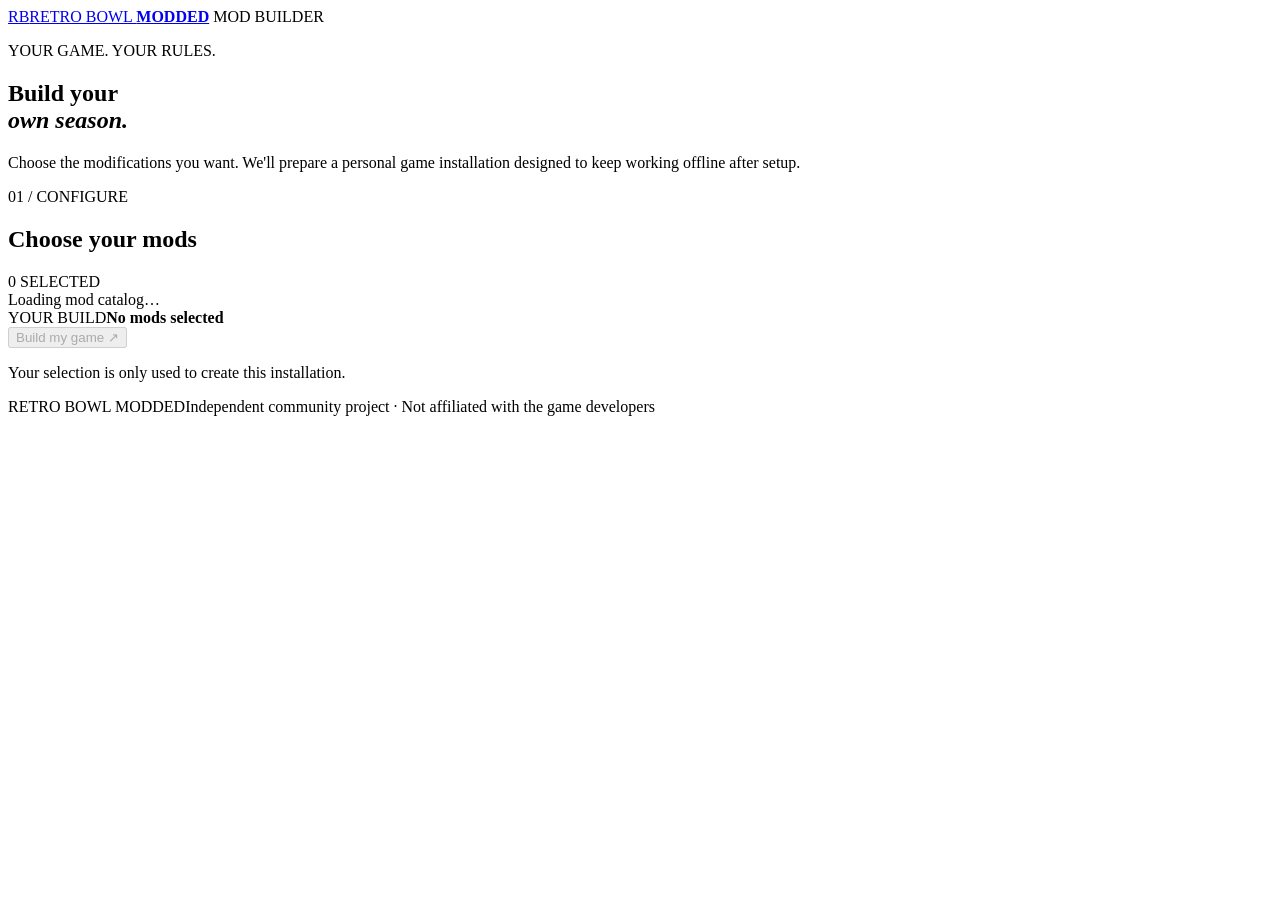
==== index.html @ 8ad7b793 "Build initial mod selector website scaffold" ====
<!doctype html>
<html lang="en">
<head>
  <meta charset="utf-8">
  <meta name="viewport" content="width=device-width,initial-scale=1,viewport-fit=cover">
  <meta name="theme-color" content="#101411">
  <meta name="description" content="Build a personal offline Retro Bowl College mod installation.">
  <link rel="manifest" href="./manifest.webmanifest">
  <link rel="stylesheet" href="./styles.css">
  <title>Retro Bowl Modded</title>
</head>
<body>
  <main class="shell">
    <header class="topbar"><a class="brand" href="./"><span class="brand-mark">RB</span><span>RETRO BOWL <b>MODDED</b></span></a><span class="pill"><i></i> MOD BUILDER</span></header>
    <section class="hero"><p class="eyebrow">YOUR GAME. YOUR RULES.</p><h1>Build your<br><em>own season.</em></h1><p class="intro">Choose the modifications you want. We'll prepare a personal game installation designed to keep working offline after setup.</p></section>
    <section class="builder">
      <div class="section-head"><div><p class="eyebrow">01 / CONFIGURE</p><h2>Choose your mods</h2></div><span id="count" class="count">0 SELECTED</span></div>
      <div id="mod-list" class="mod-list"><div class="loading">Loading mod catalog…</div></div>
      <div class="summary"><div><span class="summary-label">YOUR BUILD</span><strong id="summary">No mods selected</strong></div><button id="build" class="build-button" disabled>Build my game <span>↗</span></button></div>
      <p id="status" class="status" role="status">Your selection is only used to create this installation.</p>
    </section>
    <footer><span>RETRO BOWL MODDED</span><span>Independent community project · Not affiliated with the game developers</span></footer>
  </main>
  <script src="./app.js"></script>
</body>
</html>
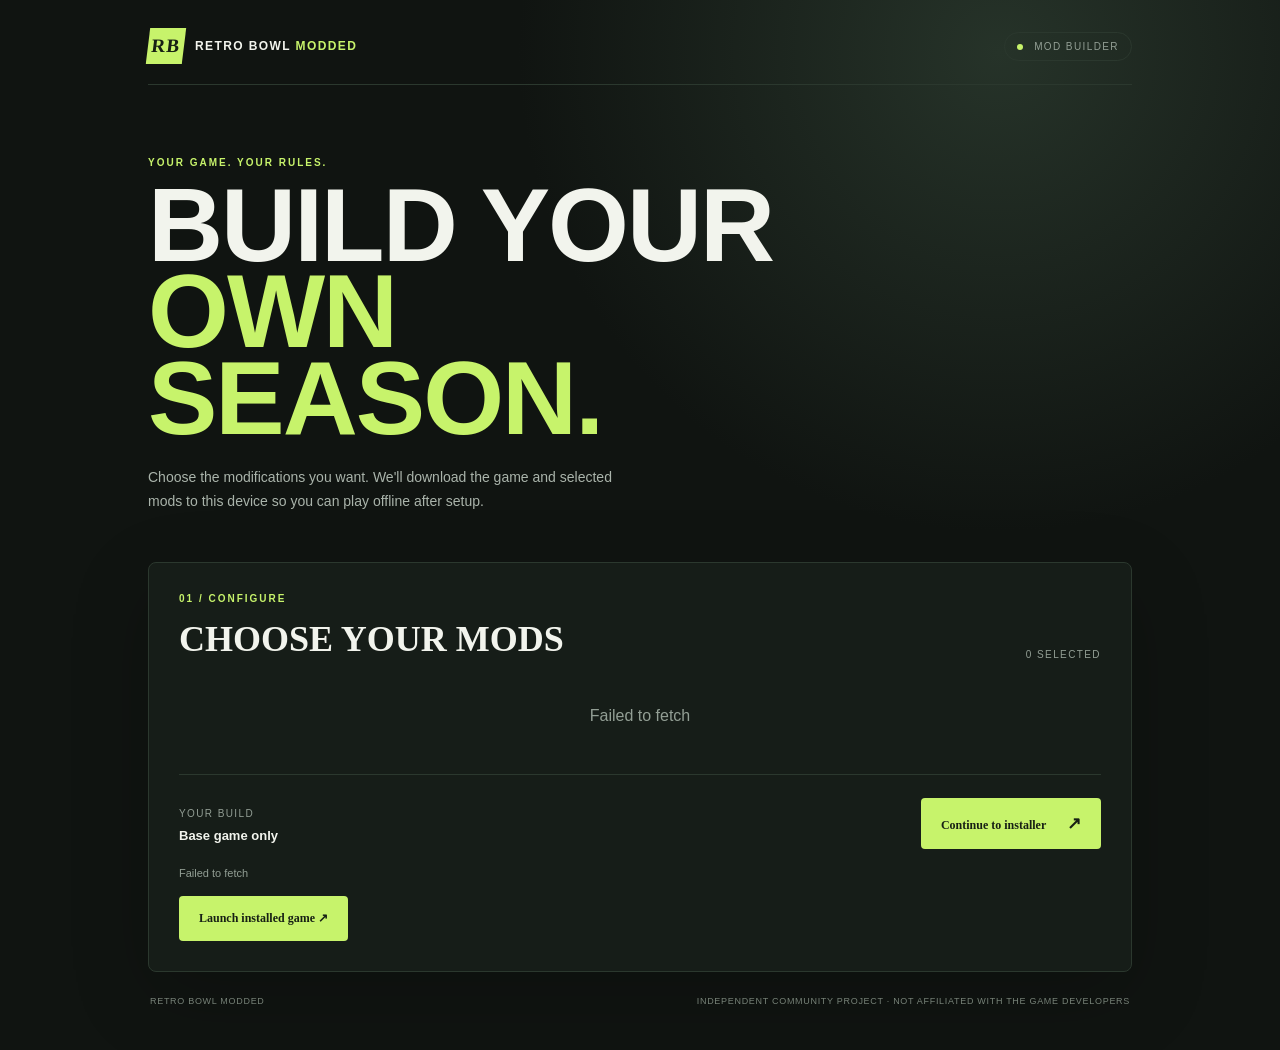
==== commit 31d53f6f: "Update mod builder for offline game installation" ====
--- a/index.html
+++ b/index.html
@@ -12,12 +12,13 @@
 <body>
   <main class="shell">
     <header class="topbar"><a class="brand" href="./"><span class="brand-mark">RB</span><span>RETRO BOWL <b>MODDED</b></span></a><span class="pill"><i></i> MOD BUILDER</span></header>
-    <section class="hero"><p class="eyebrow">YOUR GAME. YOUR RULES.</p><h1>Build your<br><em>own season.</em></h1><p class="intro">Choose the modifications you want. We'll prepare a personal game installation designed to keep working offline after setup.</p></section>
+    <section class="hero"><p class="eyebrow">YOUR GAME. YOUR RULES.</p><h1>Build your<br><em>own season.</em></h1><p class="intro">Choose the modifications you want. We'll download the game and selected mods to this device so you can play offline after setup.</p></section>
     <section class="builder">
       <div class="section-head"><div><p class="eyebrow">01 / CONFIGURE</p><h2>Choose your mods</h2></div><span id="count" class="count">0 SELECTED</span></div>
-      <div id="mod-list" class="mod-list"><div class="loading">Loading mod catalog…</div></div>
-      <div class="summary"><div><span class="summary-label">YOUR BUILD</span><strong id="summary">No mods selected</strong></div><button id="build" class="build-button" disabled>Build my game <span>↗</span></button></div>
-      <p id="status" class="status" role="status">Your selection is only used to create this installation.</p>
+      <div id="mod-list" class="mod-list"><div class="loading">Loading public mods…</div></div>
+      <div class="summary"><div><span class="summary-label">YOUR BUILD</span><strong id="summary">Base game only</strong></div><button id="build" class="build-button">Continue to installer <span>↗</span></button></div>
+      <p id="status" class="status" role="status">Mods are discovered automatically from this repository. You can install the base game without selecting any mods.</p>
+      <a id="launch-installed" class="build-button" href="./play/" hidden style="display:inline-block;margin-top:14px;text-decoration:none">Launch installed game ↗</a>
     </section>
     <footer><span>RETRO BOWL MODDED</span><span>Independent community project · Not affiliated with the game developers</span></footer>
   </main>
--- a/styles.css
+++ b/styles.css
@@ -0,0 +1,3 @@
+/* System fonts only: the installed app must not depend on remote font requests. */
+:root{color-scheme:dark;--bg:#101411;--panel:#171e19;--line:#2b382e;--muted:#929e94;--text:#f2f4ed;--lime:#c7f36b;--orange:#f28a50}
+*{box-sizing:border-box}body{margin:0;background:radial-gradient(ellipse at 78% 5%,#263329 0,transparent 34%),var(--bg);color:var(--text);font-family:'DM Sans',sans-serif;min-height:100vh}.shell{max-width:1040px;margin:auto;padding:28px 28px 20px}.topbar{display:flex;align-items:center;justify-content:space-between;border-bottom:1px solid var(--line);padding-bottom:20px}.brand{display:flex;gap:11px;align-items:center;text-decoration:none;color:var(--text);font-size:12px;font-weight:700;letter-spacing:1.4px}.brand b{color:var(--lime)}.brand-mark{display:grid;place-items:center;width:36px;height:36px;background:var(--lime);color:#172014;font-family:'Barlow Condensed';font-weight:900;font-size:19px;transform:skew(-7deg)}.pill{font-size:10px;letter-spacing:1.4px;color:var(--muted);border:1px solid var(--line);border-radius:30px;padding:8px 12px}.pill i{display:inline-block;width:6px;height:6px;border-radius:50%;background:var(--lime);margin-right:7px}.hero{padding:72px 0 48px;max-width:660px}.eyebrow{color:var(--lime);font-size:10px;font-weight:700;letter-spacing:2px;margin:0 0 14px}.hero h1{font-family:'Barlow Condensed',sans-serif;font-size:clamp(64px,10vw,104px);line-height:.83;letter-spacing:-2px;text-transform:uppercase;margin:0}.hero h1 em{font-style:normal;color:var(--lime)}.intro{color:#aab4ab;line-height:1.7;max-width:480px;font-size:14px;margin:25px 0 0}.builder{background:rgba(23,30,25,.94);border:1px solid var(--line);padding:30px;border-radius:8px;box-shadow:0 25px 80px #0003}.section-head{display:flex;justify-content:space-between;align-items:end;margin-bottom:22px}.section-head h2{font:700 36px 'Barlow Condensed';text-transform:uppercase;margin:0}.count,.summary-label{font-size:10px;letter-spacing:1.4px;color:var(--muted)}.mod-list{display:grid;gap:10px}.mod-card{display:flex;align-items:center;gap:16px;padding:18px;border:1px solid var(--line);border-radius:5px;background:#121813;cursor:pointer;transition:border-color .15s,background .15s}.mod-card:hover{border-color:#718b5b}.mod-card.selected{border-color:var(--lime);background:#1d281b}.mod-icon{width:42px;height:42px;flex:none;display:grid;place-items:center;background:#263329;color:var(--lime);font:700 20px 'Barlow Condensed'}.mod-info{flex:1}.mod-info h3{font-size:14px;margin:0 0 5px}.mod-info p{font-size:12px;color:var(--muted);margin:0;line-height:1.5}.mod-tag{font-size:9px;letter-spacing:1px;color:#b8c5b9;border:1px solid var(--line);padding:5px 7px;text-transform:uppercase}.toggle{width:20px;height:20px;border:1px solid #647064;border-radius:3px;display:grid;place-items:center;color:#182014;font-size:14px}.selected .toggle{background:var(--lime);border-color:var(--lime)}.loading{color:var(--muted);padding:25px;text-align:center}.summary{display:flex;justify-content:space-between;align-items:center;border-top:1px solid var(--line);margin-top:24px;padding-top:23px;gap:20px}.summary strong{display:block;font-size:13px;margin-top:7px}.build-button{background:var(--lime);color:#172014;border:0;border-radius:4px;padding:15px 20px;font:700 12px 'DM Sans';cursor:pointer}.build-button span{font-size:17px;margin-left:18px}.build-button:disabled{opacity:.35;cursor:not-allowed}.status{font-size:11px;color:var(--muted);margin:16px 0 0;line-height:1.6}footer{display:flex;justify-content:space-between;gap:15px;padding:24px 2px;color:#778278;font-size:9px;letter-spacing:.7px;text-transform:uppercase} @media(max-width:600px){.shell{padding:18px 15px}.hero{padding:55px 0 35px}.builder{padding:19px}.section-head h2{font-size:30px}.mod-card{padding:13px;gap:11px}.mod-tag{display:none}.summary{align-items:stretch;flex-direction:column}.build-button{width:100%}footer{flex-direction:column}}
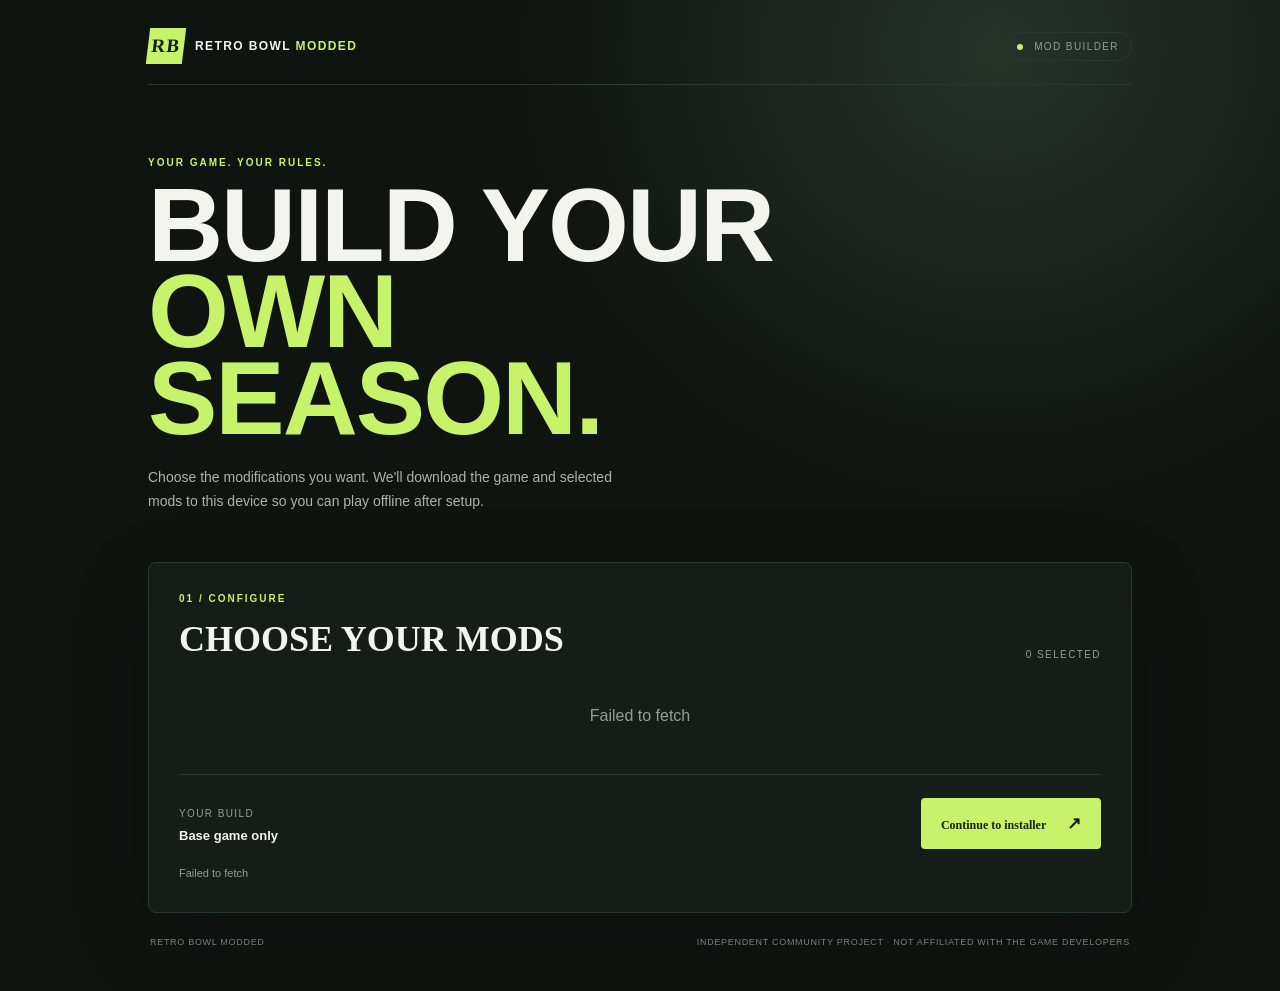
==== commit 4228bbc6: "Fix hidden installed-game launch link" ====
--- a/index.html
+++ b/index.html
@@ -18,7 +18,7 @@
       <div id="mod-list" class="mod-list"><div class="loading">Loading public mods…</div></div>
       <div class="summary"><div><span class="summary-label">YOUR BUILD</span><strong id="summary">Base game only</strong></div><button id="build" class="build-button">Continue to installer <span>↗</span></button></div>
       <p id="status" class="status" role="status">Mods are discovered automatically from this repository. You can install the base game without selecting any mods.</p>
-      <a id="launch-installed" class="build-button" href="./play/" hidden style="display:inline-block;margin-top:14px;text-decoration:none">Launch installed game ↗</a>
+      <a id="launch-installed" class="build-button" href="./play/" hidden style="margin-top:14px;text-decoration:none">Launch installed game ↗</a>
     </section>
     <footer><span>RETRO BOWL MODDED</span><span>Independent community project · Not affiliated with the game developers</span></footer>
   </main>
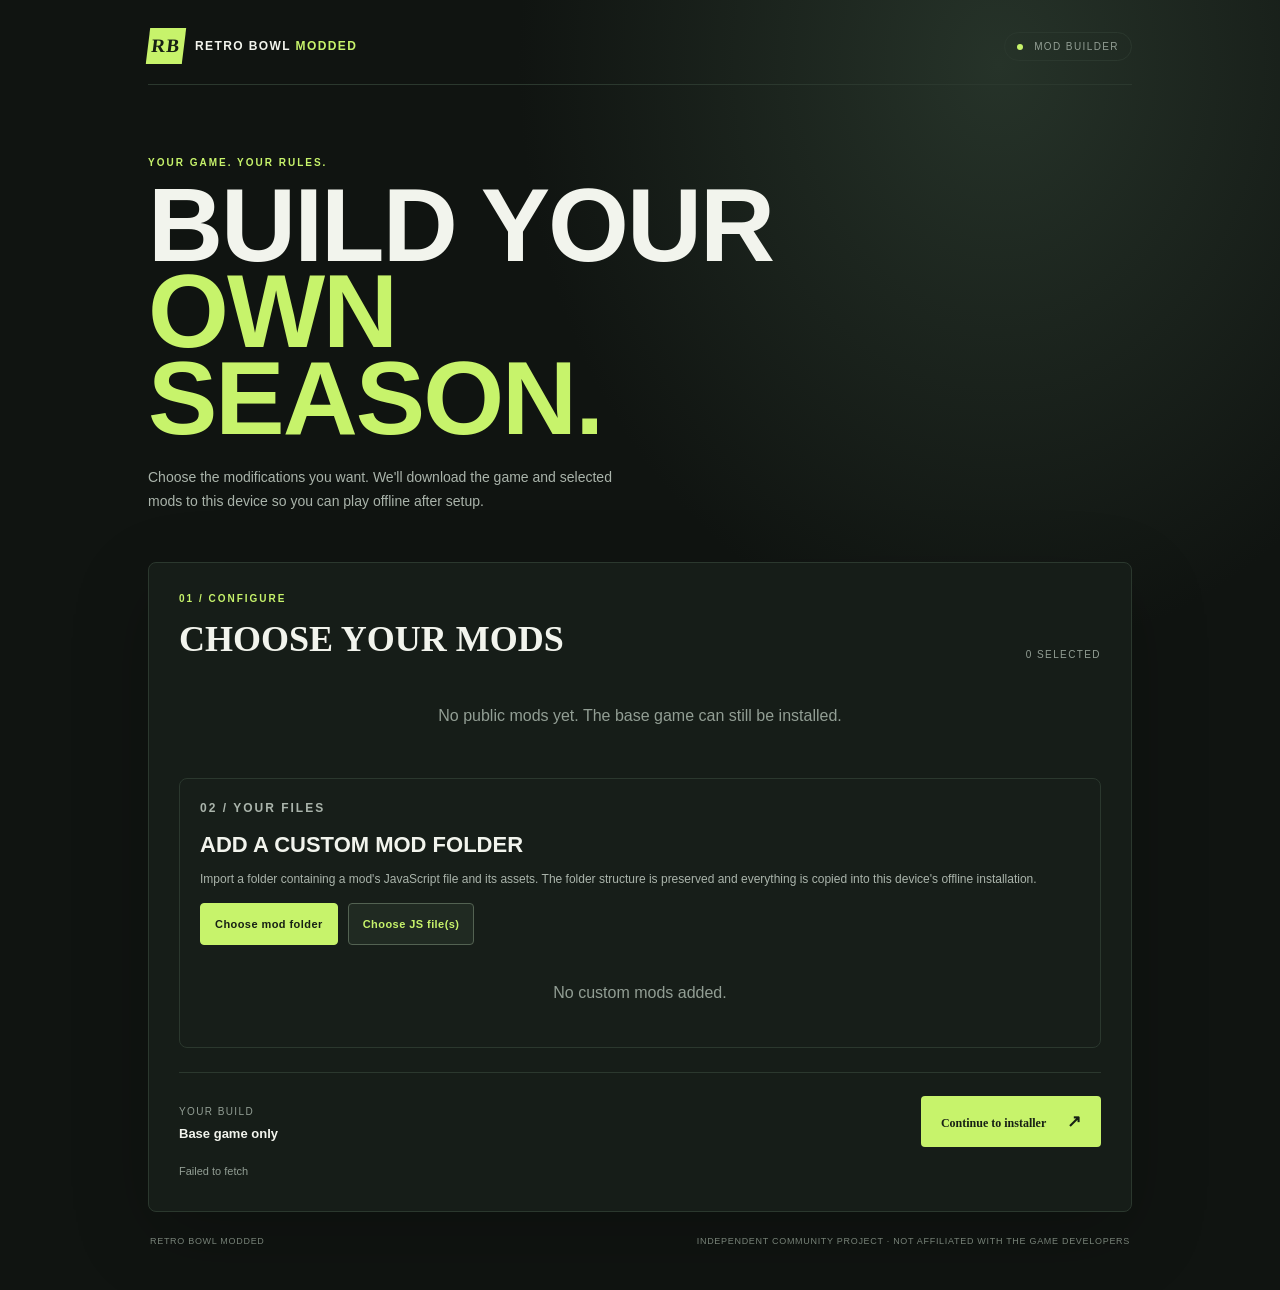
==== commit 7a4397d1: "Add custom mod folder upload to builder" ====
--- a/index.html
+++ b/index.html
@@ -1,5 +1,5 @@
 <!doctype html>
-<html lang="en">
+<html lang="en" class="rb-checking">
 <head>
   <meta charset="utf-8">
   <meta name="viewport" content="width=device-width,initial-scale=1,viewport-fit=cover">
@@ -8,6 +8,32 @@
   <link rel="manifest" href="./manifest.webmanifest">
   <link rel="stylesheet" href="./styles.css">
   <title>Retro Bowl Modded</title>
+  <style>
+    html.rb-checking body{visibility:hidden}
+    .custom-upload{margin-top:28px;padding:20px;background:#171e19;border:1px solid #2b382e;border-radius:8px}
+    .custom-upload h3{margin:0 0 8px;font:700 22px 'Barlow Condensed',sans-serif;text-transform:uppercase}
+    .custom-upload p{color:#aab4ab;font-size:12px;line-height:1.6}
+    .upload-actions{display:flex;flex-wrap:wrap;gap:10px;margin:14px 0}
+    .upload-button{display:inline-flex;align-items:center;justify-content:center;min-height:42px;padding:10px 14px;border:1px solid #536252;border-radius:4px;background:#202a22;color:#c7f36b;font-size:11px;font-weight:800;letter-spacing:.04em;cursor:pointer}
+    .upload-button.primary{background:#c7f36b;color:#172014;border-color:#c7f36b}
+    .custom-mod-list{display:grid;gap:8px;margin-top:14px}
+    .custom-mod-item{display:flex;align-items:center;justify-content:space-between;gap:12px;padding:10px 12px;background:#202a22;border-radius:4px;color:#e5ebe4;font-size:12px}
+    .custom-mod-item small{display:block;color:#9eaa9f;margin-top:3px}
+    .custom-mod-item button{border:1px solid #536252;background:transparent;color:#ffb18e;padding:7px 9px;border-radius:3px;font-size:10px;font-weight:800}
+    .hidden-file{display:none}
+  </style>
+  <script>
+  (function(){
+    function showBuilder(){document.documentElement.classList.remove("rb-checking");}
+    if(new URLSearchParams(location.search).get("menu")==="1"){showBuilder();return;}
+    if(!("caches" in window)){showBuilder();return;}
+    const markerURL=new URL("./play/installed.json",location.href).href;
+    caches.match(markerURL).then(function(marker){
+      if(marker){location.replace(new URL("./play/",location.href).href);return;}
+      showBuilder();
+    }).catch(showBuilder);
+  })();
+  </script>
 </head>
 <body>
   <main class="shell">
@@ -16,8 +42,20 @@
     <section class="builder">
       <div class="section-head"><div><p class="eyebrow">01 / CONFIGURE</p><h2>Choose your mods</h2></div><span id="count" class="count">0 SELECTED</span></div>
       <div id="mod-list" class="mod-list"><div class="loading">Loading public mods…</div></div>
+      <section class="custom-upload">
+        <p class="eyebrow">02 / YOUR FILES</p>
+        <h3>Add a custom mod folder</h3>
+        <p>Import a folder containing a mod's JavaScript file and its assets. The folder structure is preserved and everything is copied into this device's offline installation.</p>
+        <div class="upload-actions">
+          <label class="upload-button primary" for="custom-mod-folder">Choose mod folder</label>
+          <label class="upload-button" for="custom-mod-files">Choose JS file(s)</label>
+        </div>
+        <input class="hidden-file" id="custom-mod-folder" type="file" webkitdirectory directory multiple>
+        <input class="hidden-file" id="custom-mod-files" type="file" accept=".js,application/javascript" multiple>
+        <div id="custom-mod-list" class="custom-mod-list"><span class="loading">No custom mods added.</span></div>
+      </section>
       <div class="summary"><div><span class="summary-label">YOUR BUILD</span><strong id="summary">Base game only</strong></div><button id="build" class="build-button">Continue to installer <span>↗</span></button></div>
-      <p id="status" class="status" role="status">Mods are discovered automatically from this repository. You can install the base game without selecting any mods.</p>
+      <p id="status" class="status" role="status">Public mods are discovered automatically. Custom folders and their assets are stored locally and included in your offline installation.</p>
       <a id="launch-installed" class="build-button" href="./play/" hidden style="margin-top:14px;text-decoration:none">Launch installed game ↗</a>
     </section>
     <footer><span>RETRO BOWL MODDED</span><span>Independent community project · Not affiliated with the game developers</span></footer>
--- a/styles.css
+++ b/styles.css
@@ -1,3 +1,4 @@
 /* System fonts only: the installed app must not depend on remote font requests. */
 :root{color-scheme:dark;--bg:#101411;--panel:#171e19;--line:#2b382e;--muted:#929e94;--text:#f2f4ed;--lime:#c7f36b;--orange:#f28a50}
 *{box-sizing:border-box}body{margin:0;background:radial-gradient(ellipse at 78% 5%,#263329 0,transparent 34%),var(--bg);color:var(--text);font-family:'DM Sans',sans-serif;min-height:100vh}.shell{max-width:1040px;margin:auto;padding:28px 28px 20px}.topbar{display:flex;align-items:center;justify-content:space-between;border-bottom:1px solid var(--line);padding-bottom:20px}.brand{display:flex;gap:11px;align-items:center;text-decoration:none;color:var(--text);font-size:12px;font-weight:700;letter-spacing:1.4px}.brand b{color:var(--lime)}.brand-mark{display:grid;place-items:center;width:36px;height:36px;background:var(--lime);color:#172014;font-family:'Barlow Condensed';font-weight:900;font-size:19px;transform:skew(-7deg)}.pill{font-size:10px;letter-spacing:1.4px;color:var(--muted);border:1px solid var(--line);border-radius:30px;padding:8px 12px}.pill i{display:inline-block;width:6px;height:6px;border-radius:50%;background:var(--lime);margin-right:7px}.hero{padding:72px 0 48px;max-width:660px}.eyebrow{color:var(--lime);font-size:10px;font-weight:700;letter-spacing:2px;margin:0 0 14px}.hero h1{font-family:'Barlow Condensed',sans-serif;font-size:clamp(64px,10vw,104px);line-height:.83;letter-spacing:-2px;text-transform:uppercase;margin:0}.hero h1 em{font-style:normal;color:var(--lime)}.intro{color:#aab4ab;line-height:1.7;max-width:480px;font-size:14px;margin:25px 0 0}.builder{background:rgba(23,30,25,.94);border:1px solid var(--line);padding:30px;border-radius:8px;box-shadow:0 25px 80px #0003}.section-head{display:flex;justify-content:space-between;align-items:end;margin-bottom:22px}.section-head h2{font:700 36px 'Barlow Condensed';text-transform:uppercase;margin:0}.count,.summary-label{font-size:10px;letter-spacing:1.4px;color:var(--muted)}.mod-list{display:grid;gap:10px}.mod-card{display:flex;align-items:center;gap:16px;padding:18px;border:1px solid var(--line);border-radius:5px;background:#121813;cursor:pointer;transition:border-color .15s,background .15s}.mod-card:hover{border-color:#718b5b}.mod-card.selected{border-color:var(--lime);background:#1d281b}.mod-icon{width:42px;height:42px;flex:none;display:grid;place-items:center;background:#263329;color:var(--lime);font:700 20px 'Barlow Condensed'}.mod-info{flex:1}.mod-info h3{font-size:14px;margin:0 0 5px}.mod-info p{font-size:12px;color:var(--muted);margin:0;line-height:1.5}.mod-tag{font-size:9px;letter-spacing:1px;color:#b8c5b9;border:1px solid var(--line);padding:5px 7px;text-transform:uppercase}.toggle{width:20px;height:20px;border:1px solid #647064;border-radius:3px;display:grid;place-items:center;color:#182014;font-size:14px}.selected .toggle{background:var(--lime);border-color:var(--lime)}.loading{color:var(--muted);padding:25px;text-align:center}.summary{display:flex;justify-content:space-between;align-items:center;border-top:1px solid var(--line);margin-top:24px;padding-top:23px;gap:20px}.summary strong{display:block;font-size:13px;margin-top:7px}.build-button{background:var(--lime);color:#172014;border:0;border-radius:4px;padding:15px 20px;font:700 12px 'DM Sans';cursor:pointer}.build-button span{font-size:17px;margin-left:18px}.build-button:disabled{opacity:.35;cursor:not-allowed}.status{font-size:11px;color:var(--muted);margin:16px 0 0;line-height:1.6}footer{display:flex;justify-content:space-between;gap:15px;padding:24px 2px;color:#778278;font-size:9px;letter-spacing:.7px;text-transform:uppercase} @media(max-width:600px){.shell{padding:18px 15px}.hero{padding:55px 0 35px}.builder{padding:19px}.section-head h2{font-size:30px}.mod-card{padding:13px;gap:11px}.mod-tag{display:none}.summary{align-items:stretch;flex-direction:column}.build-button{width:100%}footer{flex-direction:column}}
+\n#launch-installed[hidden]{display:none}\n
